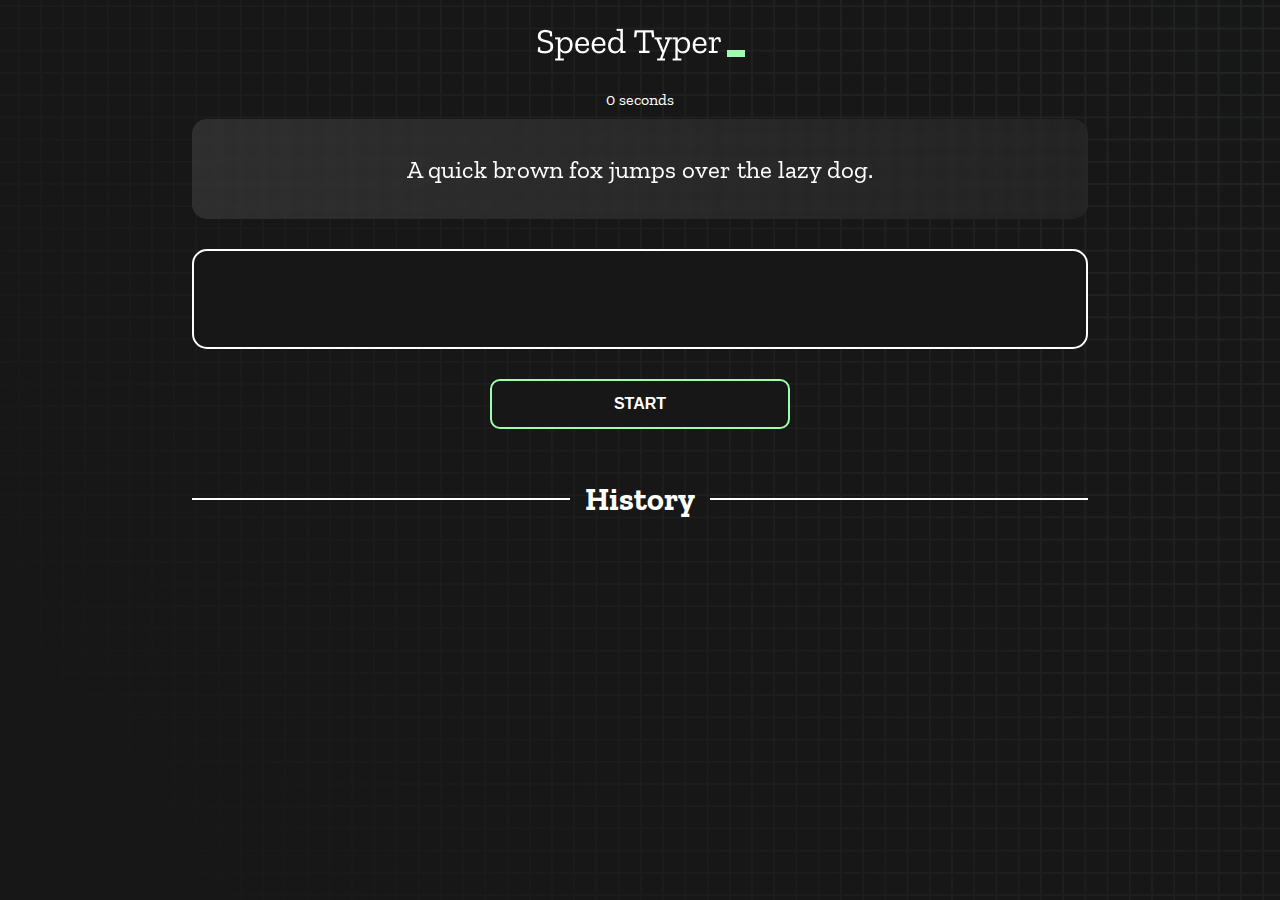
==== SpeedMonstar/index.html @ 5dbcb9ba "git initialization" ====
<!DOCTYPE html>
<html lang="en">
  <head>
    <meta charset="UTF-8" />
    <meta http-equiv="X-UA-Compatible" content="IE=edge" />
    <meta name="viewport" content="width=device-width, initial-scale=1.0" />
    <title>Speed Monster</title>
    <link rel="stylesheet" href="styles.css" />
    <link rel="preconnect" href="https://fonts.googleapis.com" />
    <link rel="preconnect" href="https://fonts.gstatic.com" crossorigin />
    <link
      href="https://fonts.googleapis.com/css2?family=Zilla+Slab:wght@300;400;500&display=swap"
      rel="stylesheet"
    />
  </head>
  <body>
    <h1 class="title"><img src="./logo.png" /></h1>
    <div id="show-time">0 seconds</div>

    <div class="box-container">
      <div id="question"></div>

      <div id="display" class="inactive"></div>

      <div class="buttons">
        <button id="starts">START</button>
      </div>

      <div class="divider-container">
        <div class="line"></div>
        <h1 class="title2">History</h1>
        <div class="line"></div>
      </div>
      <div id="histories"></div>
    </div>

    <div id="countdown"></div>
    <div id="modal-background" class="hidden"></div>
    <div id="result" class="hidden"></div>

    <script src="./history.js"></script>
    <script src="./script.js"></script>
  </body>
</html>
---- SpeedMonstar/styles.css ----
* {
  padding: 0;
  margin: 0;
  box-sizing: border-box;
}

body {
  background-image: url("./bg.png");
  background-size: cover;
  background-position: left top;
  font-family: "Zilla Slab", serif;
}

.box-container {
  width: 70%;
  margin: 0 auto;
}

#question {
  height: 100px;
  display: flex;
  align-items: center;
  justify-content: center;
  color: white;
  font-size: 25px;
  border-radius: 15px;
  background: rgb(255, 255, 255);
  background: linear-gradient(
    92.49deg,
    rgba(255, 255, 255, 0.1) 0.18%,
    rgba(255, 255, 255, 0.05) 99.85%
  );
  backdrop-filter: blur(5px);
  margin-bottom: 30px;
}

#display {
  height: 100px;
  display: flex;
  flex-wrap: wrap;
  align-items: center;
  padding-left: 5rem;
  color: white;
  font-size: 32px;
  background-color: #171717;
  border: 2px solid #9dffad;
  border-radius: 15px;
}

#countdown {
  position: fixed;
  height: 100vh;
  width: 100vw;
  background-color: rgba(0, 0, 0, 0.8);
  top: 0;
  left: 0;
  display: flex;
  align-items: center;
  justify-content: center;
  font-size: 3rem;
  color: white;
  display: none;
}
#result {
  position: fixed;
  top: 10%; 
  left: 10%;
  transform: translate(-50%, -50%);
  height: 250px;
  width: 400px;
  background-color: #171717;
  border-radius: 15px;
  border: 2px solid #9dffad;
  color: white;
  text-align: center;
  padding: 2rem;
}
#show-time{
  text-align: center;
  color: white;
  margin: 10px 0;
}

.green {
  color: #9dffad;
}
.red {
  color: #eb6565;
}
.bold {
  font-weight: 700;
}
.inactive {
  border: 2px solid white !important;
}
.hidden {
  display: none;
}
.title {
  text-align: center;
  color: white;
  margin: 20px 0;
}

.divider-container {
  height: 80px;
  display: flex;
  justify-content: center;
  align-items: center;
  gap: 15px;
  margin: 0 auto;
}

.line {
  height: 2px;
  background: white;
  width: 100%;
}

.title2 {
  color: white;
  display: block;
}

.buttons {
  display: flex;
  justify-content: center;
  margin: 30px 0;
}
button {
  padding: 10px 20px;
  border: none;
  font-size: 16px;
  font-weight: bold;
  width: 300px;
  height: 50px;
  color: white;
  background-color: #171717;
  border-radius: 10px;
  border: 2px solid #9dffad;
  cursor: pointer;
}

#histories {
  display: flex;
  flex-wrap: wrap;
  justify-content: space-around;
}

.card {
  width: 100%;
  height: 100%;
  padding: 50px;
  display: flex;
  justify-content: space-between;
  align-items: center;
  padding: 20px 30px;
  color: white;
  border-radius: 15px;
  background: rgb(255, 255, 255);
  background: linear-gradient(
    92.49deg,
    rgba(255, 255, 255, 0.1) 0.18%,
    rgba(255, 255, 255, 0.05) 99.85%
  );
  backdrop-filter: blur(5px);
  margin-bottom: 30px;
}

#modal-background {
  background: rgb(255, 255, 255);
  background: linear-gradient(
    92.49deg,
    rgba(255, 255, 255, 0.1) 0.18%,
    rgba(255, 255, 255, 0.05) 99.85%
  );
  backdrop-filter: blur(5px);
  height: 100vh;
  width: 100%;
  position: fixed;
  top: 0;
}

@media only screen and (max-width: 700px) {
  .box-container {
    padding: 0 20px;
    width: 100%;
  }
  .card {
    flex-direction: column;
  }
}
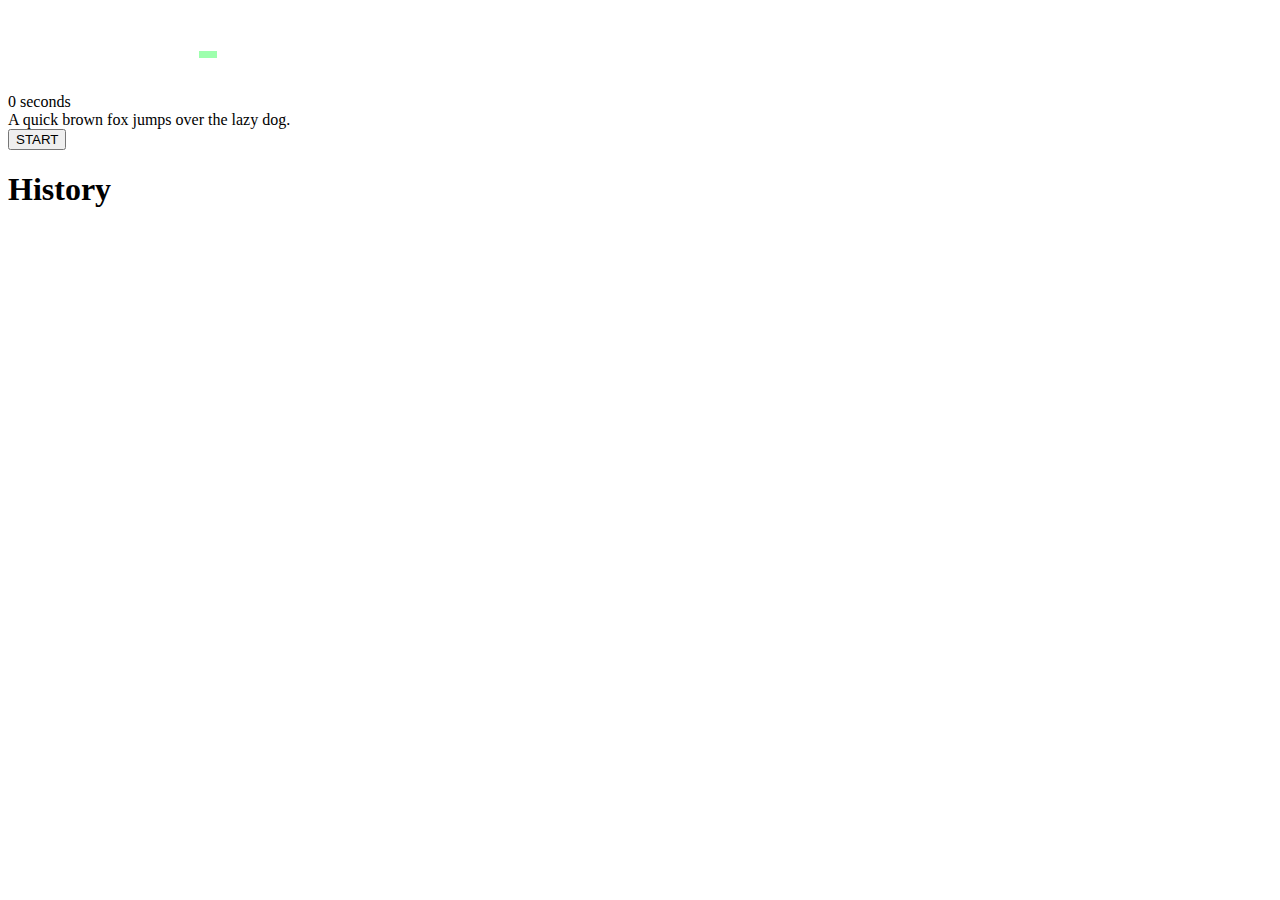
==== commit 98498278: "git count is working now" ====
--- a/SpeedMonstar/index.html
+++ b/SpeedMonstar/index.html
@@ -5,7 +5,7 @@
     <meta http-equiv="X-UA-Compatible" content="IE=edge" />
     <meta name="viewport" content="width=device-width, initial-scale=1.0" />
     <title>Speed Monster</title>
-    <link rel="stylesheet" href="styles.css" />
+    <link nrel="stylesheet" href="styles.css" />
     <link rel="preconnect" href="https://fonts.googleapis.com" />
     <link rel="preconnect" href="https://fonts.gstatic.com" crossorigin />
     <link
@@ -23,7 +23,7 @@
       <div id="display" class="inactive"></div>
 
       <div class="buttons">
-        <button id="starts">START</button>
+        <button id="start">START</button>
       </div>
 
       <div class="divider-container">
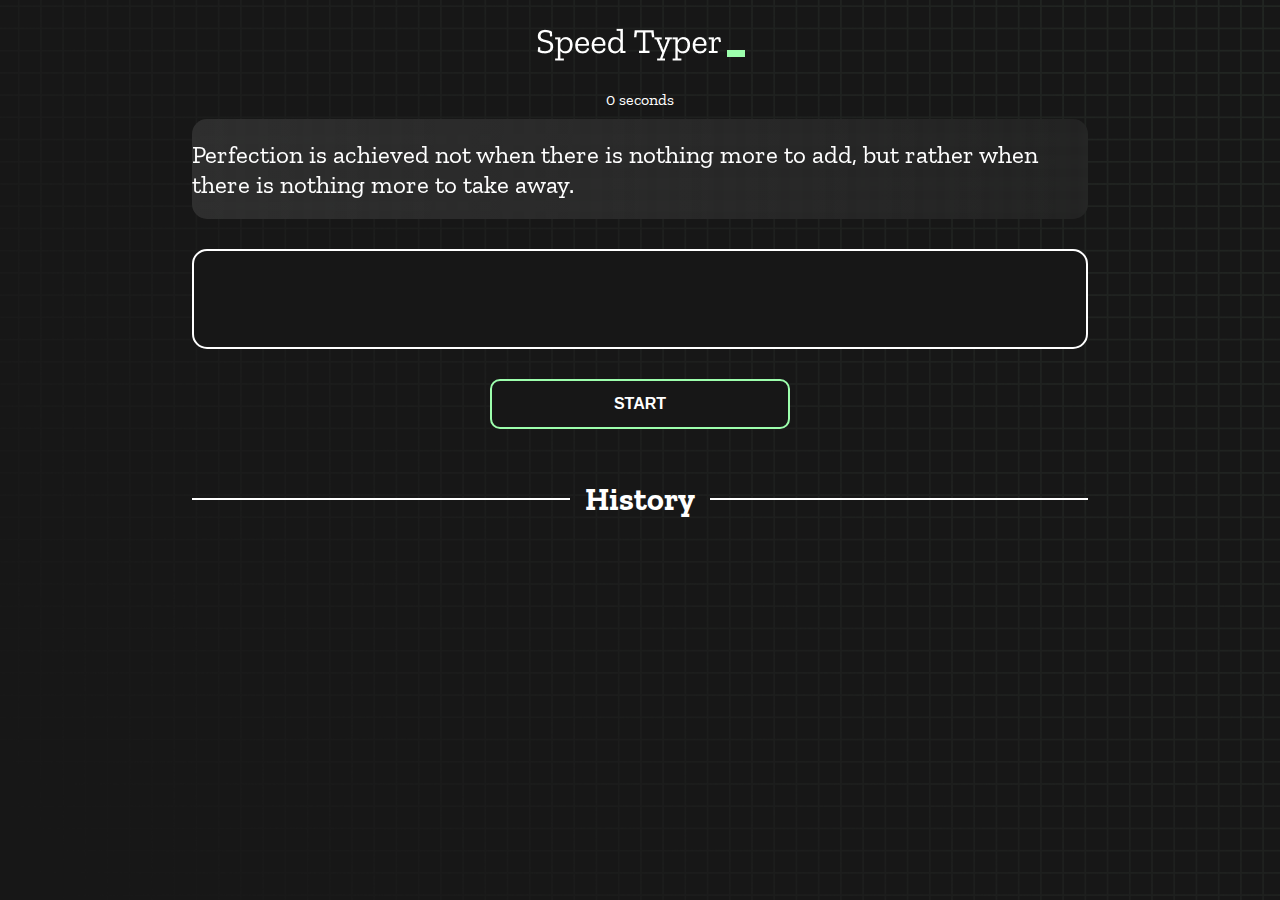
==== commit bb55c248: "time is showing in inteager" ====
--- a/SpeedMonstar/index.html
+++ b/SpeedMonstar/index.html
@@ -5,7 +5,7 @@
     <meta http-equiv="X-UA-Compatible" content="IE=edge" />
     <meta name="viewport" content="width=device-width, initial-scale=1.0" />
     <title>Speed Monster</title>
-    <link nrel="stylesheet" href="styles.css" />
+    <link rel="stylesheet" href="styles.css" />
     <link rel="preconnect" href="https://fonts.googleapis.com" />
     <link rel="preconnect" href="https://fonts.gstatic.com" crossorigin />
     <link
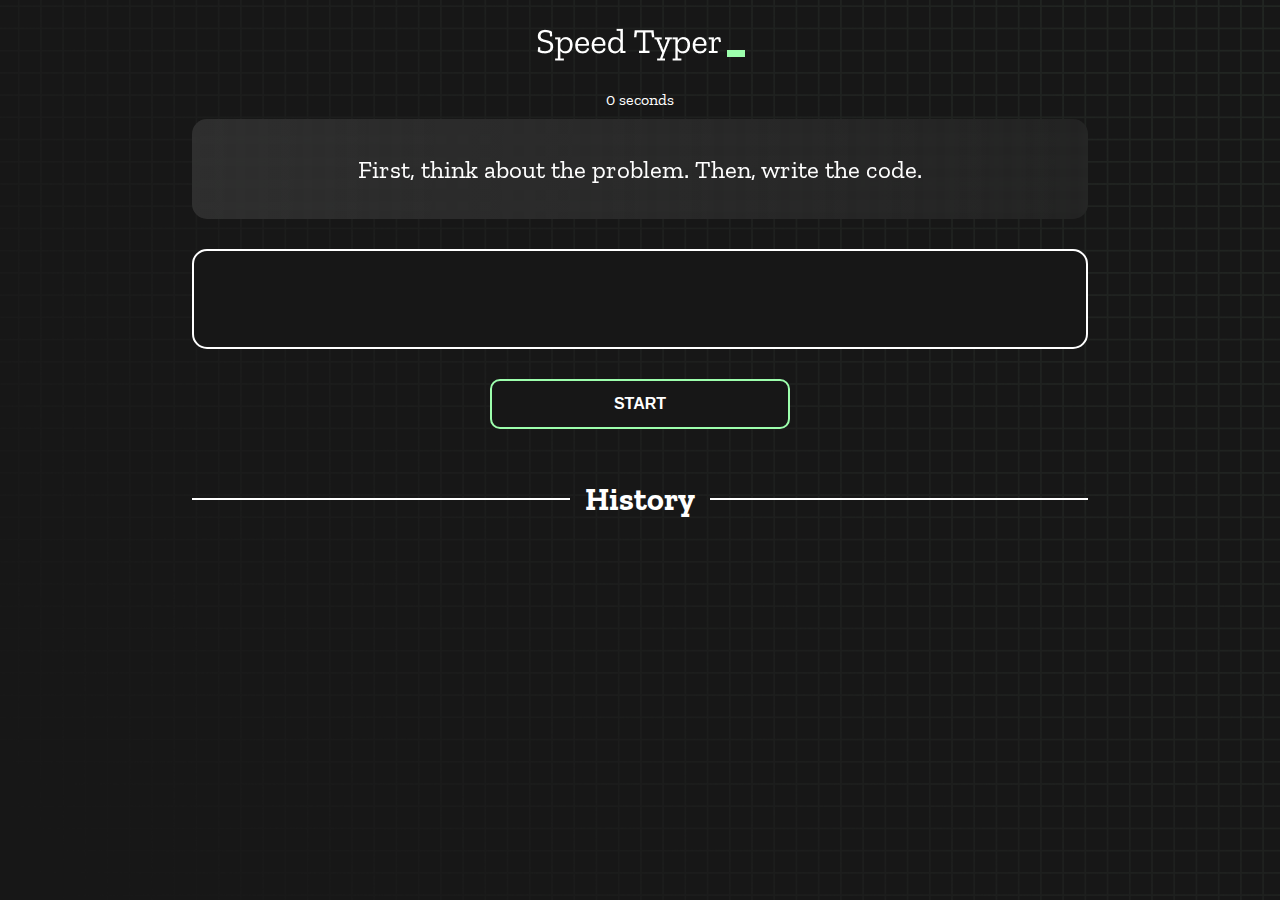
==== commit 4750c307: "modal is showing in center" ====
--- a/SpeedMonstar/index.html
+++ b/SpeedMonstar/index.html
@@ -36,7 +36,7 @@
 
     <div id="countdown"></div>
     <div id="modal-background" class="hidden"></div>
-    <div id="result" class="hidden"></div>
+    <div id="result"  class="hidden"></div>
 
     <script src="./history.js"></script>
     <script src="./script.js"></script>
--- a/SpeedMonstar/styles.css
+++ b/SpeedMonstar/styles.css
@@ -63,8 +63,8 @@
 }
 #result {
   position: fixed;
-  top: 10%; 
-  left: 10%;
+  top: 50%; 
+  left: 50%;
   transform: translate(-50%, -50%);
   height: 250px;
   width: 400px;
@@ -190,3 +190,5 @@
     flex-direction: column;
   }
 }
+
+
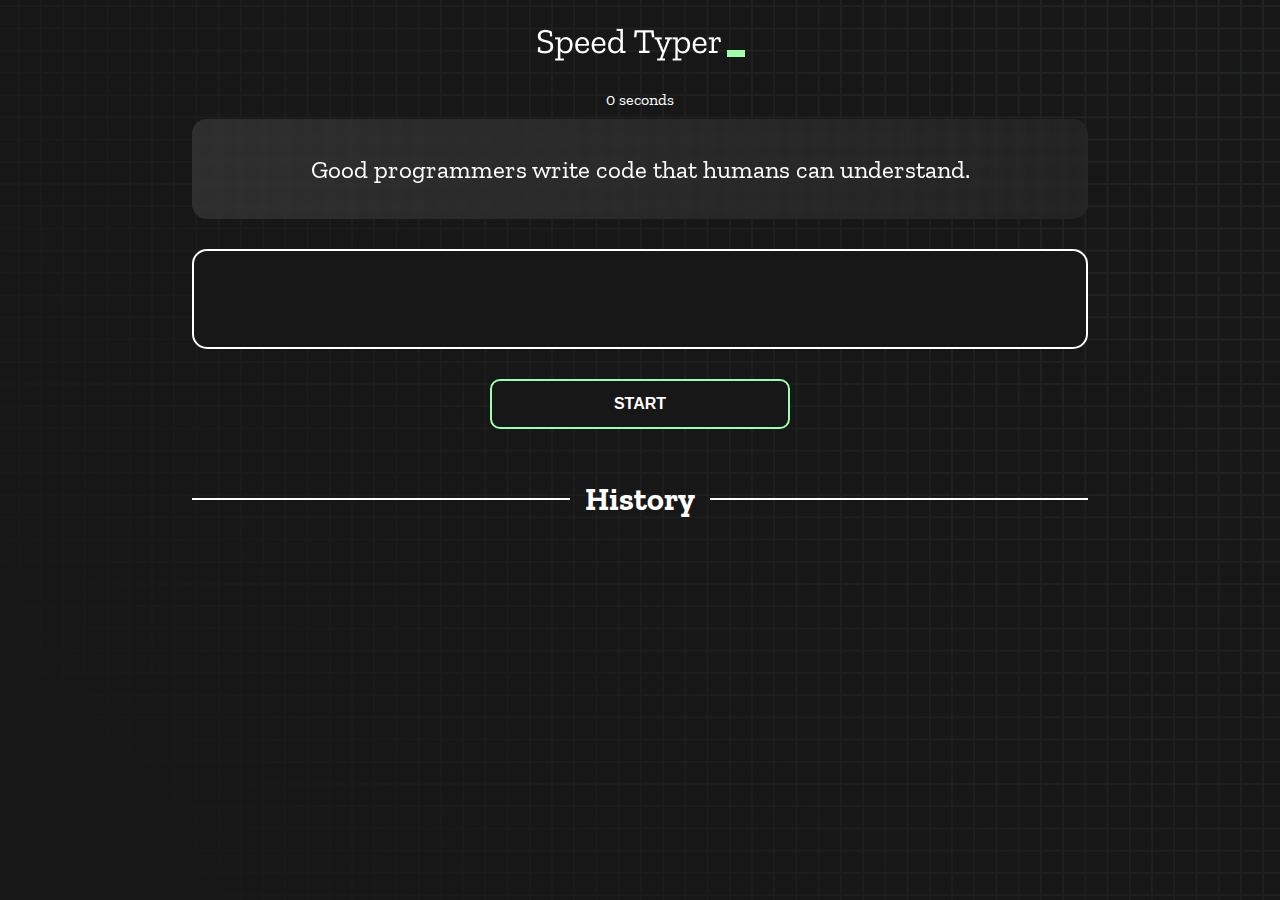
==== commit 0fa53f73: "responsive has been done" ====
--- a/SpeedMonstar/index.html
+++ b/SpeedMonstar/index.html
@@ -8,6 +8,7 @@
     <link rel="stylesheet" href="styles.css" />
     <link rel="preconnect" href="https://fonts.googleapis.com" />
     <link rel="preconnect" href="https://fonts.gstatic.com" crossorigin />
+    
     <link
       href="https://fonts.googleapis.com/css2?family=Zilla+Slab:wght@300;400;500&display=swap"
       rel="stylesheet"
--- a/SpeedMonstar/styles.css
+++ b/SpeedMonstar/styles.css
@@ -142,16 +142,16 @@
 }
 
 #histories {
-  display: flex;
-  flex-wrap: wrap;
-  justify-content: space-around;
+  display: grid;
+  grid-template-columns: 1fr 1fr 1fr;
+  grid-gap: 10px;
 }
 
 .card {
   width: 100%;
   height: 100%;
   padding: 50px;
-  display: flex;
+  display: grid;
   justify-content: space-between;
   align-items: center;
   padding: 20px 30px;
@@ -166,6 +166,7 @@
   backdrop-filter: blur(5px);
   margin-bottom: 30px;
 }
+
 
 #modal-background {
   background: rgb(255, 255, 255);
@@ -181,7 +182,7 @@
   top: 0;
 }
 
-@media only screen and (max-width: 700px) {
+@media only screen and (max-width: 800px) {
   .box-container {
     padding: 0 20px;
     width: 100%;
@@ -189,6 +190,15 @@
   .card {
     flex-direction: column;
   }
-}
-
-
+
+  
+#histories {
+  display: flex;
+  flex-wrap: wrap;
+  justify-content: space-around;
+
+}
+
+}
+
+
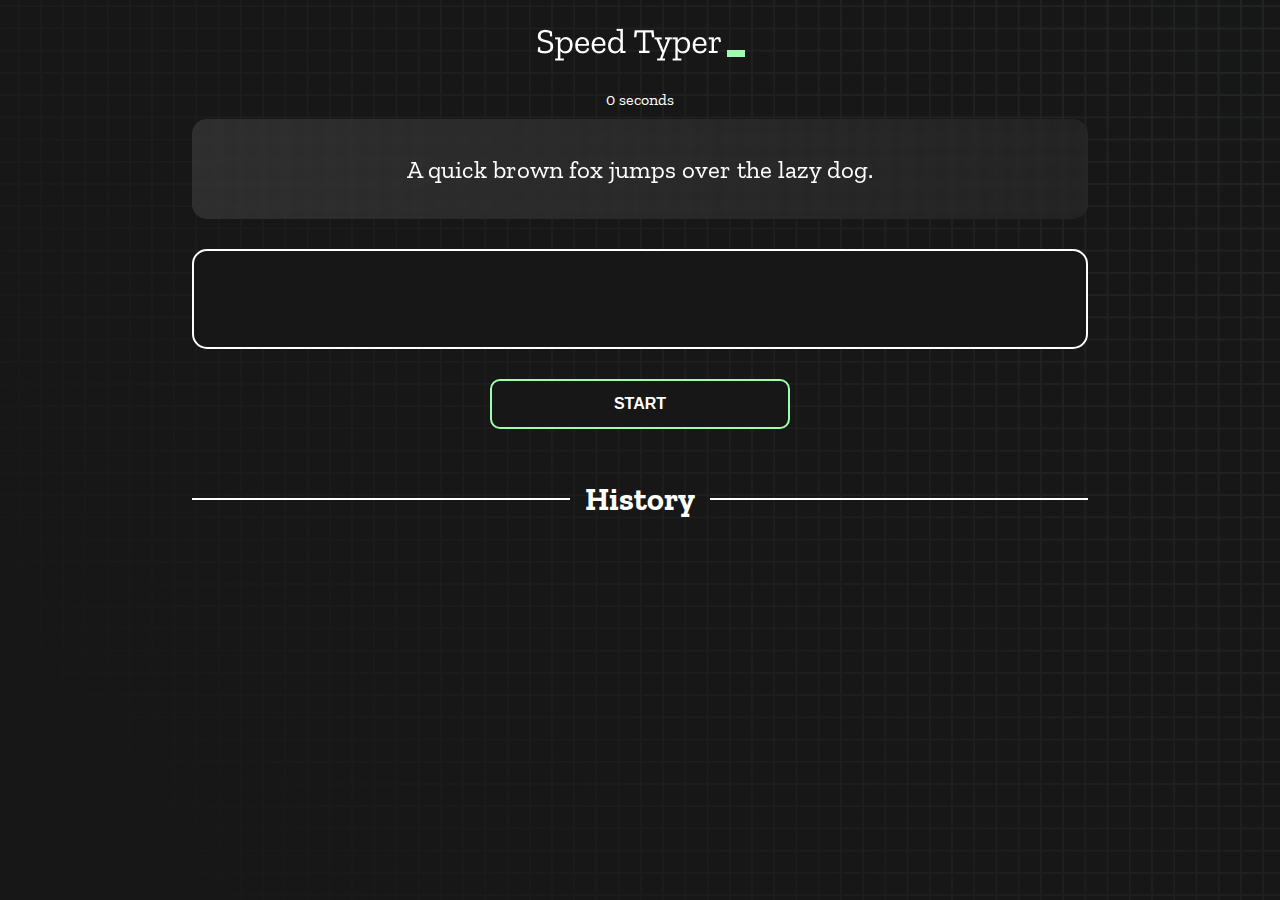
==== commit 5bee5ecd: "changed the title" ====
--- a/SpeedMonstar/index.html
+++ b/SpeedMonstar/index.html
@@ -4,7 +4,7 @@
     <meta charset="UTF-8" />
     <meta http-equiv="X-UA-Compatible" content="IE=edge" />
     <meta name="viewport" content="width=device-width, initial-scale=1.0" />
-    <title>Speed Monster</title>
+    <title>Speed Time Checker</title>
     <link rel="stylesheet" href="styles.css" />
     <link rel="preconnect" href="https://fonts.googleapis.com" />
     <link rel="preconnect" href="https://fonts.gstatic.com" crossorigin />
